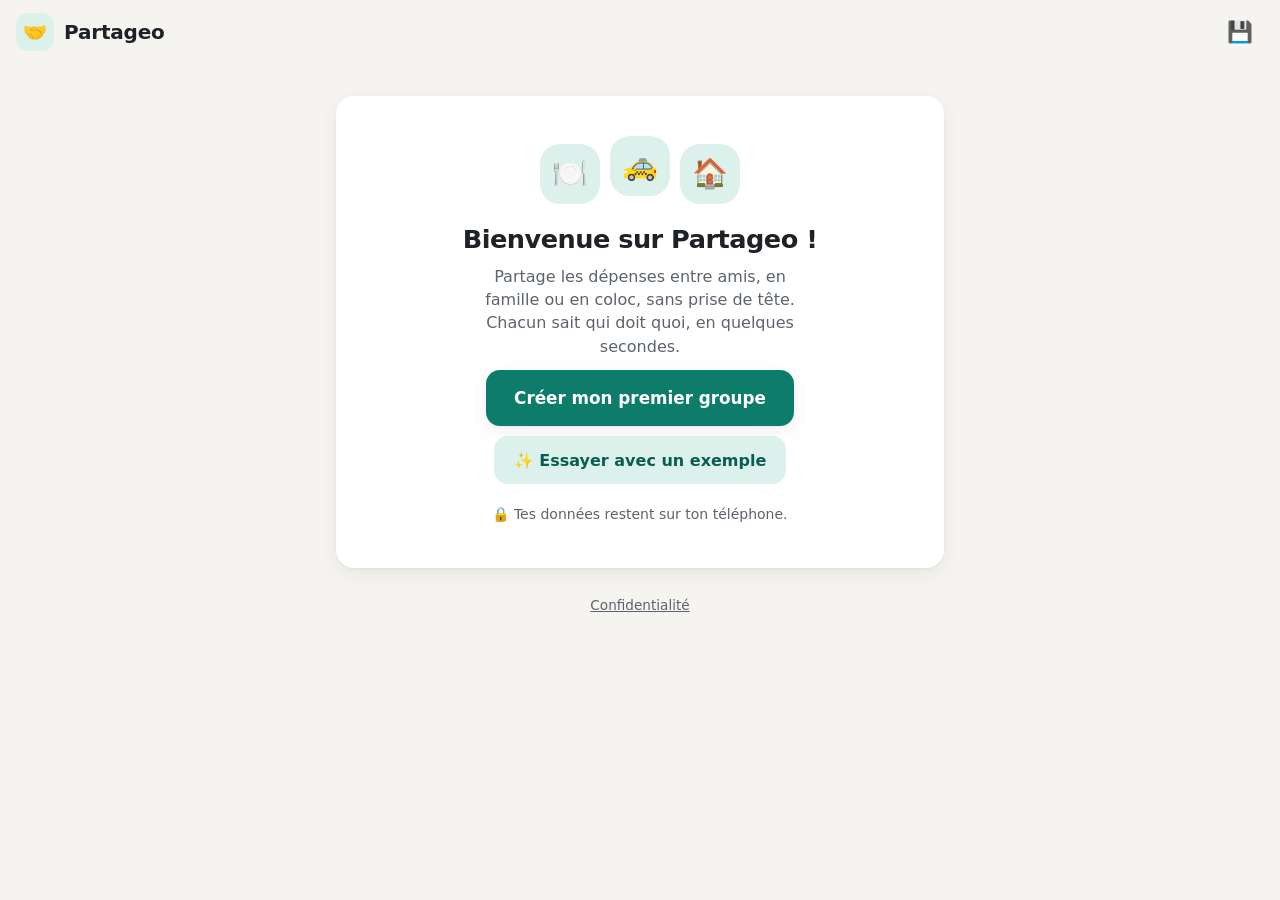
==== index.html @ 160d452a "Partageo : V1 complète + partage de groupe par lien / QR code Web app de partage des dépenses (HTML," ====
<!doctype html>
<html lang="fr">
<head>
  <meta charset="utf-8">
  <meta name="viewport" content="width=device-width, initial-scale=1, viewport-fit=cover">
  <title>Partageo</title>
  <meta name="description" content="Partage les dépenses entre amis, en famille ou en coloc. Simple, rapide, hors ligne.">
  <meta name="color-scheme" content="light dark">
  <meta name="theme-color" content="#F5F4F0" media="(prefers-color-scheme: light)">
  <meta name="theme-color" content="#111315" media="(prefers-color-scheme: dark)">
  <link rel="icon" href="icons/icon.svg" type="image/svg+xml">
  <link rel="icon" href="icons/icon-192.png" type="image/png" sizes="192x192">
  <!-- iPhone : icône et affichage plein écran une fois installée -->
  <link rel="apple-touch-icon" href="icons/apple-touch-icon.png">
  <meta name="apple-mobile-web-app-capable" content="yes">
  <meta name="apple-mobile-web-app-title" content="Partageo">
  <meta name="apple-mobile-web-app-status-bar-style" content="default">
  <!-- Le manifeste (installation) est ajouté par js/pwa.js, seulement en http(s) -->
  <link rel="stylesheet" href="style.css">
</head>
<body>
  <!-- L'écran courant est dessiné ici par app.js -->
  <div id="app"></div>

  <!-- Fenêtre modale unique (formulaires) -->
  <dialog id="dialog" class="sheet"></dialog>

  <!-- Messages temporaires (lus par les lecteurs d'écran) -->
  <div id="toast" class="toast" role="status" aria-live="polite"></div>

  <noscript><p style="padding:24px">Partageo a besoin de JavaScript pour fonctionner.</p></noscript>

  <!-- Ordre important : chaque fichier utilise ceux chargés avant lui -->
  <script src="js/core.js"></script>
  <script src="js/money.js"></script>
  <script src="js/store.js"></script>
  <script src="js/split.js"></script>
  <script src="js/settle.js"></script>
  <script src="js/share.js"></script>
  <script src="js/parser.js"></script>
  <script src="js/qr.js"></script>
  <script src="js/link.js"></script>
  <script src="js/ui.js"></script>
  <script src="js/expense-form.js"></script>
  <script src="js/backup.js"></script>
  <script src="js/demo.js"></script>
  <script src="js/group-share.js"></script>
  <script src="js/pwa.js"></script>
  <script src="js/app.js"></script>
</body>
</html>
---- style.css ----
/* =====================================================================
   style.css — Apparence de Partageo
   ---------------------------------------------------------------------
   Toutes les couleurs sont des « variables » (--bg, --text…) définies une
   fois ici. Le mode sombre se contente de les redéfinir : rien d'autre à
   changer dans le reste du fichier.
   ===================================================================== */

/* ------------------------------ Thème clair ------------------------------ */
:root {
  --bg: #F5F4F0;
  --surface: #FFFFFF;
  --surface-2: #EEEDE8;
  --text: #1E2226;
  --muted: #5C636B;          /* contraste ≥ 4,5:1 sur --bg et --surface */
  --border: #E2E0DA;

  --accent: #0E7C6B;         /* boutons principaux (texte blanc : 5:1) */
  --accent-text: #FFFFFF;
  --accent-soft: #DDF1EC;
  --accent-soft-text: #0A5E51;

  --pos: #1B7A47;  --pos-soft: #DCF2E4;   /* on lui doit */
  --neg: #B4441F;  --neg-soft: #FBE6DE;   /* il doit */
  --danger: #B42318;
  --wa: #157A45; --wa-text: #FFFFFF; --wa-soft: #DFF5E8; --wa-soft-text: #0F5E34;   /* vert WhatsApp lisible */

  --focus: #2F6FED;
  --shadow: 0 1px 2px rgba(20, 20, 20, .05), 0 6px 20px rgba(20, 20, 20, .06);
  --shadow-lg: 0 10px 40px rgba(20, 20, 20, .18);

  --radius: 18px;
  --radius-sm: 12px;
  --tap: 48px;               /* taille minimale d'une zone tactile */
  --ease: cubic-bezier(.2, .8, .2, 1);
  --font: system-ui, -apple-system, "Segoe UI", Roboto, "Helvetica Neue", Arial, sans-serif;

  color-scheme: light;
}

/* ------------------------------ Thème sombre ------------------------------ */
@media (prefers-color-scheme: dark) {
  :root {
    --bg: #111315;
    --surface: #1A1D20;
    --surface-2: #24282C;
    --text: #ECEEF0;
    --muted: #A4ABB3;
    --border: #2E3338;

    --accent: #4CC2A9;
    --accent-text: #0B1F1A;
    --accent-soft: #163A33;
    --accent-soft-text: #8FE0CC;

    --pos: #5FD08E;  --pos-soft: #173525;
    --neg: #F08C66;  --neg-soft: #3D2219;
    --danger: #FF8A80;
    --wa: #25D366; --wa-text: #062814; --wa-soft: #173A27; --wa-soft-text: #7EE2A8;

    --focus: #8AB4FF;
    --shadow: 0 1px 2px rgba(0, 0, 0, .3), 0 6px 20px rgba(0, 0, 0, .25);
    --shadow-lg: 0 10px 40px rgba(0, 0, 0, .5);

    color-scheme: dark;
  }
}

/* ------------------------------ Base ------------------------------ */
*, *::before, *::after { box-sizing: border-box; }

html { -webkit-text-size-adjust: 100%; }

body {
  margin: 0;
  min-height: 100dvh;
  background: var(--bg);
  color: var(--text);
  font-family: var(--font);
  font-size: 16px;            /* 16 px minimum : évite le zoom auto sur iPhone */
  line-height: 1.45;
  -webkit-tap-highlight-color: transparent;
}

h1, h2, h3 { line-height: 1.2; margin: 0 0 .4em; }
p { margin: 0 0 .8em; }
a { color: inherit; }
button, input, select, textarea { font: inherit; color: inherit; }
ul[role="list"] { list-style: none; margin: 0; padding: 0; }

/* Focus clavier bien visible (mais pas au clic de souris) */
:focus-visible {
  outline: 3px solid var(--focus);
  outline-offset: 2px;
  border-radius: 8px;
}

.sr-only {
  position: absolute; width: 1px; height: 1px; overflow: hidden;
  clip: rect(0 0 0 0); white-space: nowrap;
}
.muted { color: var(--muted); }
.small { font-size: .875rem; }
.truncate { overflow: hidden; text-overflow: ellipsis; white-space: nowrap; min-width: 0; }

/* ------------------------------ Mise en page ------------------------------ */
.topbar {
  position: sticky; top: 0; z-index: 10;
  display: flex; align-items: center; gap: 8px;
  min-height: 60px;
  padding: 8px 16px;
  padding-top: max(8px, env(safe-area-inset-top));
  background: color-mix(in srgb, var(--bg) 88%, transparent);
  backdrop-filter: blur(12px);
  -webkit-backdrop-filter: blur(12px);
}
.brand { display: flex; align-items: center; gap: 10px; font-weight: 800; font-size: 1.25rem; letter-spacing: -.01em; }
.brand-logo {
  display: grid; place-items: center;
  width: 38px; height: 38px; border-radius: 12px;
  background: var(--accent-soft); font-size: 1.2rem;
}

.topbar-group { border-bottom: 3px solid color-mix(in srgb, var(--g) 55%, transparent); }
.topbar-title {
  flex: 1; min-width: 0;
  display: flex; align-items: center; gap: 10px;
  margin: 0; font-size: 1.15rem;
}
.topbar-emoji {
  flex: none; display: grid; place-items: center;
  width: 36px; height: 36px; border-radius: 12px;
  background: color-mix(in srgb, var(--g) 22%, transparent);
}

.page {
  max-width: 640px;
  margin: 0 auto;
  padding: 8px 16px 32px;
}
.page.with-tabbar { padding-bottom: calc(120px + env(safe-area-inset-bottom)); }
.page-title { font-size: 1.6rem; margin: 8px 0 16px; letter-spacing: -.02em; }

/* ------------------------------ Boutons ------------------------------ */
.btn {
  display: inline-flex; align-items: center; justify-content: center; gap: 8px;
  min-height: var(--tap);
  padding: 0 20px;
  border: 0; border-radius: 14px;
  font-weight: 650;
  text-decoration: none;
  cursor: pointer;
  transition: transform .12s var(--ease), background-color .2s, box-shadow .2s;
}
.btn:active { transform: scale(.97); }
.btn-primary { background: var(--accent); color: var(--accent-text); box-shadow: var(--shadow); }
.btn-soft { background: var(--accent-soft); color: var(--accent-soft-text); }
.btn-danger-ghost { background: transparent; color: var(--danger); }
.btn-danger-ghost:hover { background: var(--neg-soft); }
.btn-block { width: 100%; }
.btn-grow { flex: 1; }
.btn-lg { min-height: 56px; padding: 0 28px; font-size: 1.05rem; }

.icon-btn {
  flex: none;
  display: inline-grid; place-items: center;
  width: var(--tap); height: var(--tap);
  border: 0; border-radius: 14px;
  background: transparent;
  font-size: 1.5rem; line-height: 1;
  text-decoration: none;
  cursor: pointer;
  transition: background-color .15s;
}
.icon-btn:hover { background: var(--surface-2); }
.icon-btn-sm { width: 40px; height: 40px; font-size: 1rem; color: var(--muted); }

/* ------------------------------ Cartes de groupe ------------------------------ */
.group-list[role="list"] { display: grid; gap: 12px; margin-bottom: 16px; }

.group-card {
  display: flex; align-items: center; gap: 14px;
  padding: 14px 16px;
  min-height: 76px;
  background: var(--surface);
  border-radius: var(--radius);
  box-shadow: var(--shadow);
  text-decoration: none;
  border-left: 5px solid var(--g);
  transition: transform .15s var(--ease), box-shadow .2s;
  animation: rise .3s var(--ease) backwards;
}
.group-card:hover { transform: translateY(-2px); }
.group-card:active { transform: scale(.98); }
.group-emoji {
  flex: none; display: grid; place-items: center;
  width: 48px; height: 48px; border-radius: 14px;
  font-size: 1.6rem;
  background: color-mix(in srgb, var(--g) 20%, transparent);
}
.group-info { flex: 1; min-width: 0; display: grid; gap: 2px; }
.group-name { font-weight: 700; font-size: 1.05rem; overflow: hidden; text-overflow: ellipsis; white-space: nowrap; }
.group-meta { color: var(--muted); font-size: .9rem; }
.chev { color: var(--muted); font-size: 1.6rem; }

/* ------------------------------ Participants ------------------------------ */
.members-strip {
  display: flex; gap: 8px;
  overflow-x: auto; scrollbar-width: none;
  padding: 4px 0 12px;
  margin: 0 -16px; padding-left: 16px; padding-right: 16px;
}
.members-strip::-webkit-scrollbar { display: none; }
.chip {
  flex: none; display: inline-flex; align-items: center; gap: 6px;
  min-height: 34px; padding: 0 12px;
  background: var(--surface); border: 1px solid var(--border);
  border-radius: 999px; font-size: .9rem; font-weight: 600;
}
.chip-me { border-color: var(--accent); }
.chip-tag { font-size: .75rem; color: var(--accent-soft-text); background: var(--accent-soft); padding: 1px 6px; border-radius: 999px; }
.chip-badge { font-size: .75rem; color: var(--muted); }

/* ------------------------------ États vides ------------------------------ */
.empty {
  text-align: center;
  padding: 40px 20px;
  margin-top: 8px;
  background: var(--surface);
  border-radius: var(--radius);
  animation: rise .35s var(--ease) backwards;
}
.empty p { color: var(--muted); max-width: 34ch; margin-left: auto; margin-right: auto; }
.empty-icon { font-size: 2.6rem; margin-bottom: 8px; }
.empty-hero { padding: 48px 24px 32px; margin-top: 24px; box-shadow: var(--shadow); }
.empty-hero h1 { font-size: 1.6rem; letter-spacing: -.02em; }
.empty-hero .btn { margin: 12px 0 20px; }
.empty-illus { display: flex; justify-content: center; gap: 10px; margin-bottom: 20px; }
.empty-illus span {
  display: grid; place-items: center;
  width: 60px; height: 60px; border-radius: 20px;
  font-size: 1.8rem; background: var(--accent-soft);
  animation: float 3s ease-in-out infinite;
}
.empty-illus span:nth-child(2) { animation-delay: .4s; transform: translateY(-8px); }
.empty-illus span:nth-child(3) { animation-delay: .8s; }

/* ------------------------------ Barre d'onglets ------------------------------ */
.tabbar {
  position: fixed; left: 0; right: 0; bottom: 0; z-index: 20;
  display: flex; justify-content: center;
  padding: 6px 8px;
  padding-bottom: max(6px, env(safe-area-inset-bottom));
  background: var(--surface);
  border-top: 1px solid var(--border);
}
.tab {
  flex: 1; max-width: 200px;
  display: flex; flex-direction: column; align-items: center; justify-content: center; gap: 2px;
  min-height: 56px;
  border-radius: 14px;
  color: var(--muted);
  text-decoration: none;
  font-size: .8rem; font-weight: 600;
  transition: background-color .2s, color .2s;
}
.tab-icon { font-size: 1.3rem; transition: transform .2s var(--ease); }
.tab.active { color: var(--accent-soft-text); background: var(--accent-soft); }
.tab.active .tab-icon { transform: translateY(-1px) scale(1.08); }

/* ------------------------------ Formulaires ------------------------------ */
.form { display: grid; gap: 20px; }
.field { display: grid; gap: 8px; margin: 0; padding: 0; border: 0; min-width: 0; }
.field > label, .field > legend { font-weight: 700; font-size: .95rem; padding: 0; margin-bottom: 8px; }
.hint { color: var(--muted); font-size: .875rem; margin: -4px 0 4px; }

.input {
  width: 100%;
  min-height: var(--tap);
  padding: 10px 14px;
  background: var(--surface-2);
  border: 2px solid transparent;
  border-radius: var(--radius-sm);
  transition: border-color .15s, background-color .15s;
}
.input::placeholder { color: var(--muted); opacity: .85; }
.input:focus { outline: none; border-color: var(--accent); background: var(--surface); }
.input-sm { min-height: 40px; padding: 6px 12px; font-size: .95rem; }

.form-error { color: var(--danger); font-weight: 600; margin: 0; min-height: 0; }
.form-error:empty { display: none; }

/* Choix d'emoji et de couleur : de vrais boutons radio, cachés visuellement */
.choice { position: relative; cursor: pointer; }
.choice input { position: absolute; opacity: 0; width: 1px; height: 1px; }
.choice-grid { display: grid; grid-template-columns: repeat(auto-fill, minmax(48px, 1fr)); gap: 8px; }
.choice-emoji span {
  display: grid; place-items: center;
  height: var(--tap); border-radius: 14px;
  font-size: 1.5rem;
  background: var(--surface-2);
  border: 2px solid transparent;
  transition: transform .12s var(--ease), border-color .15s;
}
.choice-emoji input:checked + span { border-color: var(--accent); background: var(--accent-soft); transform: scale(1.06); }
.choice-row { display: flex; flex-wrap: wrap; gap: 10px; }
.choice-color > span {
  display: block; width: 40px; height: 40px; border-radius: 50%;
  background: var(--c);
  box-shadow: 0 0 0 3px var(--surface), 0 0 0 3px transparent;
  transition: box-shadow .15s, transform .12s var(--ease);
}
.choice-color input:checked + span { box-shadow: 0 0 0 3px var(--surface), 0 0 0 6px var(--text); transform: scale(1.05); }
.choice input:focus-visible + span { outline: 3px solid var(--focus); outline-offset: 3px; }

/* Lignes de participants */
.member-list { display: grid; gap: 10px; }
.member-row {
  display: grid; gap: 8px;
  padding: 10px;
  background: var(--bg);
  border-radius: var(--radius-sm);
  animation: rise .2s var(--ease) backwards;
}
.member-main { display: flex; align-items: center; gap: 8px; }
.member-main .member-name { flex: 1; min-width: 0; }
.member-extra { display: flex; align-items: center; gap: 10px; }
.member-extra .member-phone { flex: 1; min-width: 0; }
.me-toggle {
  flex: none; display: inline-flex; align-items: center; gap: 6px;
  min-height: 40px; padding: 0 4px;
  font-size: .9rem; color: var(--muted); cursor: pointer;
}
.me-toggle input { width: 18px; height: 18px; accent-color: var(--accent); }

.stepper {
  flex: none; display: flex; align-items: center;
  background: var(--surface-2); border-radius: var(--radius-sm);
}
.step {
  width: 40px; height: var(--tap);
  border: 0; background: transparent;
  font-size: 1.3rem; font-weight: 700; color: var(--accent-soft-text);
  cursor: pointer; border-radius: var(--radius-sm);
}
.step:active { background: var(--accent-soft); }
.step-val { min-width: 30px; text-align: center; font-weight: 700; font-variant-numeric: tabular-nums; }

/* ------------------------------ Liste des dépenses ------------------------------ */
.summary-card {
  display: flex; align-items: center; justify-content: space-between; gap: 12px;
  padding: 16px 18px;
  margin-bottom: 8px;
  background: var(--surface);
  border-radius: var(--radius);
  box-shadow: var(--shadow);
  background-image: linear-gradient(135deg, color-mix(in srgb, var(--g) 16%, transparent), transparent 70%);
}
.summary-label { display: block; color: var(--muted); font-size: .85rem; font-weight: 600; }
.summary-value { display: block; font-size: 1.6rem; letter-spacing: -.02em; font-variant-numeric: tabular-nums; }
.summary-side { color: var(--muted); font-size: .9rem; }

.day-title {
  margin: 20px 4px 8px;
  font-size: .85rem; font-weight: 700;
  color: var(--muted);
  text-transform: none;
}
.expense-list { display: grid; gap: 8px; }

.expense-item, .example-card {
  width: 100%;
  display: flex; align-items: center; gap: 12px;
  min-height: 64px;
  padding: 10px 14px;
  background: var(--surface);
  border: 0; border-radius: var(--radius);
  box-shadow: var(--shadow);
  text-align: left;
  cursor: pointer;
  transition: transform .12s var(--ease);
  animation: rise .25s var(--ease) backwards;
}
.expense-item:active, .example-card:active { transform: scale(.98); }
.expense-icon {
  flex: none; display: grid; place-items: center;
  width: 42px; height: 42px; border-radius: 12px;
  background: var(--surface-2); font-size: 1.3rem;
}
.expense-info { flex: 1; min-width: 0; display: grid; gap: 1px; }
.expense-title { font-weight: 650; overflow: hidden; text-overflow: ellipsis; white-space: nowrap; }
.expense-meta { color: var(--muted); font-size: .85rem; overflow: hidden; text-overflow: ellipsis; white-space: nowrap; }
.expense-amounts { flex: none; display: grid; justify-items: end; gap: 1px; }
.expense-amount { font-weight: 700; font-variant-numeric: tabular-nums; white-space: nowrap; }
.expense-part { color: var(--muted); font-size: .78rem; white-space: nowrap; }

.example-card {
  max-width: 360px; margin: 4px auto 12px;
  border: 2px dashed var(--border); box-shadow: none;
  background: var(--bg);
}
.example-card:hover { border-color: var(--accent); }

/* Bouton flottant « + » */
.fab {
  position: fixed; z-index: 25;
  right: max(16px, calc(50% - 320px + 16px));
  bottom: calc(84px + env(safe-area-inset-bottom));
  display: grid; place-items: center;
  width: 62px; height: 62px;
  border: 0; border-radius: 20px;
  background: var(--accent); color: var(--accent-text);
  font-size: 2.1rem; font-weight: 400; line-height: 1;
  box-shadow: 0 8px 24px color-mix(in srgb, var(--accent) 45%, transparent);
  cursor: pointer;
  transition: transform .15s var(--ease);
  animation: pop .35s var(--ease) backwards;
}
.fab:hover { transform: translateY(-2px); }
.fab:active { transform: scale(.92); }

/* ------------------------------ Soldes ------------------------------ */
.group-status { font-size: .85rem; font-weight: 700; color: var(--muted); }
.group-status.pos { color: var(--pos); }
.group-status.neg { color: var(--neg); }

.my-status {
  padding: 16px 18px; margin-bottom: 12px;
  border-radius: var(--radius);
  font-size: 1.1rem; text-align: center;
  background: var(--surface-2);
  animation: rise .25s var(--ease) backwards;
}
.my-status strong { font-size: 1.3rem; font-variant-numeric: tabular-nums; }
.my-status.pos { background: var(--pos-soft); color: var(--pos); }
.my-status.neg { background: var(--neg-soft); color: var(--neg); }

.bal-list { display: grid; gap: 8px; }
.bal-row {
  display: grid; gap: 8px;
  padding: 14px 16px;
  background: var(--surface);
  border-radius: var(--radius);
  box-shadow: var(--shadow);
  animation: rise .3s var(--ease) backwards;
}
.bal-head { display: flex; justify-content: space-between; align-items: baseline; gap: 12px; }
.bal-name { font-weight: 700; min-width: 0; overflow: hidden; text-overflow: ellipsis; white-space: nowrap; }
.bal-amount { font-weight: 800; font-variant-numeric: tabular-nums; white-space: nowrap; }
.bal-row.pos .bal-amount, .bal-row.pos .bal-detail strong { color: var(--pos); }
.bal-row.neg .bal-amount, .bal-row.neg .bal-detail strong { color: var(--neg); }
.bal-row.zero .bal-amount { color: var(--muted); }
.bal-detail { color: var(--muted); font-size: .85rem; }

/* Piste à double sens : à gauche du centre = doit, à droite = on lui doit */
.bal-track {
  position: relative; height: 10px;
  background: var(--surface-2); border-radius: 999px;
  overflow: hidden;
}
.bal-track::after {
  content: ""; position: absolute; left: 50%; top: 0; bottom: 0; width: 2px;
  margin-left: -1px; background: var(--border);
}
.bal-bar { position: absolute; top: 0; bottom: 0; border-radius: 999px; animation: grow .6s var(--ease) backwards; }
.pos .bal-bar { left: 50%; background: var(--pos); transform-origin: left; }
.neg .bal-bar { right: 50%; background: var(--neg); transform-origin: right; }
.bal-legend { display: flex; align-items: center; justify-content: center; gap: 6px; margin-top: 14px; }
.dot { display: inline-block; width: 10px; height: 10px; border-radius: 50%; margin-left: 8px; }
.dot.pos { background: var(--pos); }
.dot.neg { background: var(--neg); }

/* ------------------------------ Rembourser ------------------------------ */
.transfer-list { display: grid; gap: 10px; }
.transfer-card {
  display: grid; gap: 12px;
  padding: 16px;
  background: var(--surface);
  border-radius: var(--radius);
  box-shadow: var(--shadow);
  animation: rise .3s var(--ease) backwards;
}
.transfer-line { display: flex; align-items: center; justify-content: space-between; gap: 12px; }
.transfer-who { display: flex; align-items: center; gap: 8px; min-width: 0; flex-wrap: wrap; font-size: 1.05rem; }
.transfer-arrow { color: var(--muted); font-weight: 700; }
.transfer-amount { font-weight: 800; font-size: 1.15rem; font-variant-numeric: tabular-nums; white-space: nowrap; }

.empty-success { background: var(--pos-soft); }
.empty-success h2 { color: var(--pos); }

.history-list { display: grid; gap: 6px; }
.history-item {
  display: flex; align-items: center; gap: 12px;
  padding: 6px 4px 6px 14px;
  background: var(--surface);
  border-radius: var(--radius-sm);
}
.history-icon {
  flex: none; display: grid; place-items: center;
  width: 32px; height: 32px; border-radius: 50%;
  background: var(--pos-soft); color: var(--pos); font-weight: 800;
}
.history-item .expense-amount { color: var(--muted); }

/* ------------------------------ Formulaire de dépense ------------------------------ */
.amount-wrap { position: relative; }
.input-amount {
  min-height: 64px;
  padding-right: 56px;
  font-size: 2rem; font-weight: 700;
  font-variant-numeric: tabular-nums;
  letter-spacing: -.02em;
}
.amount-unit {
  position: absolute; right: 18px; top: 50%; transform: translateY(-50%);
  color: var(--muted); font-weight: 700; font-size: 1.1rem;
  pointer-events: none;
}

/* Puces à choisir (payeur, bénéficiaires, catégorie) : vrais radios / cases à cocher cachés */
.picks { display: flex; flex-wrap: wrap; gap: 8px; }
.pick { position: relative; cursor: pointer; }
.pick input { position: absolute; opacity: 0; width: 1px; height: 1px; }
.pick > span, .pick-all {
  display: inline-flex; align-items: center; gap: 4px;
  min-height: 44px; padding: 0 16px;
  border-radius: 999px;
  background: var(--surface-2);
  border: 2px solid transparent;
  font-weight: 600; font-size: .95rem;
  transition: background-color .15s, border-color .15s, transform .12s var(--ease);
  user-select: none;
}
.pick input:checked + span {
  background: var(--accent-soft); color: var(--accent-soft-text);
  border-color: var(--accent);
}
.pick input[type="checkbox"]:checked + span::before { content: "✓"; font-weight: 800; }
.pick input:focus-visible + span { outline: 3px solid var(--focus); outline-offset: 2px; }
.pick:active > span { transform: scale(.95); }
.pick-all { cursor: pointer; border-style: dashed; border-color: var(--border); background: transparent; color: var(--muted); }
.pick-all[aria-pressed="true"] { color: var(--accent-soft-text); border-color: var(--accent); }

/* Choix du mode : contrôle segmenté */
.segmented {
  display: grid; grid-template-columns: repeat(4, 1fr);
  padding: 4px; gap: 4px;
  background: var(--surface-2);
  border-radius: 14px;
}
.seg { position: relative; cursor: pointer; }
.seg input { position: absolute; opacity: 0; width: 1px; height: 1px; }
.seg span {
  display: grid; place-items: center;
  min-height: 42px; border-radius: 10px;
  font-weight: 650; font-size: .92rem; color: var(--muted);
  transition: background-color .2s, color .2s, box-shadow .2s;
}
.seg input:checked + span { background: var(--surface); color: var(--text); box-shadow: var(--shadow); }
.seg input:focus-visible + span { outline: 3px solid var(--focus); outline-offset: 1px; }

/* Aperçu « qui paie combien » */
.share-list { display: grid; gap: 6px; }
.share-row {
  display: flex; align-items: center; gap: 10px;
  min-height: 52px; padding: 4px 4px 4px 14px;
  background: var(--bg); border-radius: var(--radius-sm);
}
.share-name { flex: 1; min-width: 0; font-weight: 600; overflow: hidden; text-overflow: ellipsis; white-space: nowrap; }
.share-amount { min-width: 92px; text-align: right; padding-right: 10px; font-variant-numeric: tabular-nums; color: var(--muted); font-weight: 600; }
.stepper-sm .step { height: 40px; width: 36px; }
.num-wrap { position: relative; flex: none; }
.input-num { width: 120px; padding-right: 36px; text-align: right; font-variant-numeric: tabular-nums; }
.num-unit { position: absolute; right: 12px; top: 50%; transform: translateY(-50%); color: var(--muted); font-size: .85rem; font-weight: 700; pointer-events: none; }
.share-remaining { margin: 8px 4px 0; font-weight: 650; font-size: .92rem; }
.share-remaining:empty { display: none; }
.share-remaining.ok { color: var(--pos); }
.share-remaining.warn { color: var(--neg); }

input[type="date"].input { min-width: 0; }

/* ------------------------------ Feuille modale ------------------------------ */
dialog.sheet {
  width: 100%;
  max-width: 560px;
  max-height: 92dvh;
  margin: auto auto 0;          /* collée en bas sur téléphone */
  padding: 0;
  border: 0;
  border-radius: 24px 24px 0 0;
  background: var(--surface);
  color: var(--text);
  box-shadow: var(--shadow-lg);
  overflow: hidden;
}
dialog.sheet[open] { display: flex; animation: sheet-in .28s var(--ease); }
dialog.sheet::backdrop { background: rgba(10, 12, 14, .45); animation: fade .2s ease; }

.sheet-inner { display: flex; flex-direction: column; width: 100%; max-height: 92dvh; }
.sheet-handle { width: 40px; height: 5px; border-radius: 3px; background: var(--border); margin: 8px auto 0; flex: none; }
.sheet-head { display: flex; align-items: center; justify-content: space-between; padding: 4px 8px 4px 20px; flex: none; }
.sheet-head h2 { margin: 0; font-size: 1.2rem; }
.sheet-body { overflow-y: auto; padding: 4px 20px 0; overscroll-behavior: contain; }
.sheet-actions {
  position: sticky; bottom: 0;
  display: flex; gap: 8px;
  padding: 12px 0;
  padding-bottom: max(16px, env(safe-area-inset-bottom));
  background: var(--surface);
}

@media (min-width: 640px) {
  dialog.sheet { margin: auto; border-radius: 24px; }
  .sheet-handle { display: none; }
  .sheet-head { padding-top: 12px; }
}

/* ------------------------------ Toast ------------------------------ */
.toast {
  position: fixed; z-index: 100;
  left: 50%; bottom: calc(88px + env(safe-area-inset-bottom));
  display: flex; align-items: center; gap: 12px;
  width: max-content; max-width: calc(100% - 32px);
  padding: 12px 12px 12px 18px;
  overflow: hidden;
  background: var(--text); color: var(--bg);
  border-radius: 14px;
  box-shadow: var(--shadow-lg);
  font-weight: 600;
  opacity: 0; pointer-events: none;
  transform: translate(-50%, 16px);
  transition: opacity .2s, transform .25s var(--ease);
}
.toast:empty { display: none; }
.toast.show { opacity: 1; pointer-events: auto; transform: translate(-50%, 0); }
.toast-msg { padding: 4px 0; }
.toast-action {
  flex: none; min-height: 40px; padding: 0 14px;
  border: 0; border-radius: 10px;
  background: color-mix(in srgb, var(--bg) 18%, transparent);
  color: var(--bg); font-weight: 800; cursor: pointer;
}
.toast-progress {
  position: absolute; left: 0; bottom: 0; height: 3px; width: 100%;
  background: var(--accent);
  transform-origin: left;
  animation: shrink var(--d, 3500ms) linear forwards;
}
.toast.paused .toast-progress { animation-play-state: paused; }

/* ------------------------------ Animations ------------------------------ */
@keyframes rise { from { opacity: 0; transform: translateY(8px); } to { opacity: 1; transform: none; } }
@keyframes fade { from { opacity: 0; } }
@keyframes sheet-in { from { transform: translateY(40px); opacity: 0; } to { transform: none; opacity: 1; } }
@keyframes shrink { to { transform: scaleX(0); } }
@keyframes float { 50% { transform: translateY(-6px); } }
@keyframes grow { from { transform: scaleX(0); } }
@keyframes pop { from { opacity: 0; transform: scale(.6); } to { opacity: 1; transform: none; } }

/* Respect du réglage « réduire les animations » du système */
@media (prefers-reduced-motion: reduce) {
  *, *::before, *::after {
    animation-duration: .01ms !important;
    animation-iteration-count: 1 !important;
    transition-duration: .01ms !important;
  }
}

/* Texte d'introduction au-dessus d'une liste */
.hint.intro { margin: 4px 4px 12px; }

/* ------------------------------ WhatsApp ------------------------------ */
.btn-wa { background: var(--wa); color: var(--wa-text); box-shadow: var(--shadow); }
.btn-wa-soft { background: var(--wa-soft); color: var(--wa-soft-text); }
.recap-btn { margin: 4px 0 14px; }
.transfer-actions { display: flex; flex-wrap: wrap; gap: 8px; }
.transfer-actions .btn { flex: 1 1 auto; }
.transfer-actions .btn-wa-soft { flex: 0 1 auto; }

/* ------------------------------ Sauvegarde ------------------------------ */
.topbar-end { margin-left: auto; font-size: 1.3rem; }
.backup { display: grid; gap: 4px; padding-bottom: 24px; }
.backup-actions { display: grid; gap: 10px; margin: 8px 0 4px; }
.import-box {
  display: grid; gap: 10px;
  margin-top: 12px; padding: 14px;
  background: var(--bg); border-radius: var(--radius-sm);
  animation: rise .2s var(--ease) backwards;
}
.import-box p { margin: 0; }

/* ------------------------------ Installation (PWA) ------------------------------ */
.install-card {
  position: relative;
  display: grid; gap: 10px; justify-items: start;
  margin: 8px 0 4px; padding: 16px 48px 16px 18px;
  background: var(--accent-soft); color: var(--accent-soft-text);
  border-radius: var(--radius);
  animation: rise .3s var(--ease) backwards;
}
.install-card p { margin: 0; }
.install-close { position: absolute; top: 6px; right: 6px; color: var(--accent-soft-text); }

/* Appli installée : un peu d'air sous l'encoche du téléphone */
@media (display-mode: standalone) {
  .topbar { padding-top: max(12px, env(safe-area-inset-top)); }
}

/* ------------------------------ Démo ------------------------------ */
.hero-actions { display: grid; gap: 10px; justify-items: center; margin: 12px 0 20px; }
.empty-hero .hero-actions .btn { margin: 0; }
.btn-link { background: transparent; color: var(--muted); font-weight: 600; margin-top: 4px; }
.btn-link:hover { color: var(--text); }

/* ------------------------------ Saisie en langage naturel ------------------------------ */
.quick {
  display: flex; align-items: center; gap: 4px;
  margin: 0 0 6px;
  padding: 4px 4px 4px 14px;
  background: var(--surface);
  border: 2px solid var(--border);
  border-radius: 16px;
  box-shadow: var(--shadow);
  transition: border-color .15s;
}
.quick:focus-within { border-color: var(--accent); }
.quick-icon { flex: none; font-size: 1.1rem; }
.quick-input {
  flex: 1; min-width: 0;
  min-height: var(--tap);
  padding: 0 6px;
  border: 0; background: transparent;
  font-size: 1rem;
}
.quick-input:focus { outline: none; }
.quick-input::placeholder { color: var(--muted); }
.quick-go {
  flex: none;
  width: var(--tap); height: var(--tap);
  border: 0; border-radius: 12px;
  background: var(--accent); color: var(--accent-text);
  font-size: 1.3rem; font-weight: 700;
  cursor: pointer;
  transition: transform .12s var(--ease);
}
.quick-go:active { transform: scale(.92); }
.quick-preview {
  min-height: 1.4em;
  margin: 0 6px 12px;
  color: var(--muted); font-size: .9rem;
}
.quick-preview:empty { margin-bottom: 6px; }
.quick-preview strong { color: var(--text); }
.quick-missing { color: var(--neg); font-weight: 700; }

/* ------------------------------ Partage de groupe ------------------------------ */
.icon-btn-share { font-size: 1.25rem; }
.share { display: grid; gap: 12px; padding-bottom: 24px; }
.share p { margin: 0; }
.qr-box {
  display: grid; justify-items: center; gap: 8px;
  padding: 16px;
  background: #fff;                 /* un QR code se lit toujours mieux en noir sur blanc */
  overflow: hidden;
  border-radius: var(--radius);
  border: 1px solid var(--border);
}
.qr-box svg { width: 100%; max-width: 380px; height: auto; display: block; }
.qr-box .hint { color: #5C636B; text-align: center; }
.check { display: flex; align-items: center; gap: 10px; min-height: var(--tap); cursor: pointer; font-weight: 600; }
.check input { width: 22px; height: 22px; accent-color: var(--accent); }
.share-actions { display: grid; gap: 8px; }
.share-link { color: var(--muted); font-size: .8rem; }
.warn-box, .note-box {
  padding: 12px 14px;
  border-radius: var(--radius-sm);
  background: var(--neg-soft); color: var(--text);
  font-size: .92rem;
}
.note-box { background: var(--accent-soft); margin-bottom: 4px; }
.note-box p { margin: 0; }

/* Écran d'ouverture d'un lien reçu */
.import-hero {
  text-align: center;
  padding: 28px 20px 20px;
  margin: 8px 0 16px;
  background: var(--surface);
  border-radius: var(--radius);
  box-shadow: var(--shadow);
  border-top: 5px solid var(--g);
  animation: rise .3s var(--ease) backwards;
}
.import-hero h1 { font-size: 1.5rem; margin: 4px 0 6px; }
.import-hero p { margin: 0 0 4px; color: var(--muted); }
.import-emoji {
  display: inline-grid; place-items: center;
  width: 72px; height: 72px; border-radius: 22px;
  font-size: 2.3rem; margin-bottom: 10px;
  background: color-mix(in srgb, var(--g) 22%, transparent);
}
.members-center { justify-content: center; flex-wrap: wrap; overflow: visible; margin: 10px 0 0; padding: 0; }
.import-actions { display: grid; gap: 12px; }

/* Coller un lien (fenêtre Sauvegarde) */
.backup-subtitle { font-size: 1rem; margin: 20px 0 2px; }
.paste-row { display: flex; gap: 8px; }
.paste-row .input { flex: 1; min-width: 0; }

/* ------------------------------ Pages légales ------------------------------ */
.legal { line-height: 1.6; }
.legal h2 { font-size: 1.1rem; margin: 28px 0 8px; }
.legal ul { padding-left: 1.2em; margin: 0 0 .8em; }
.legal li { margin-bottom: 6px; }
.legal .note-box { margin: 12px 0 8px; }
.legal img.brand-logo { padding: 4px; }
.footer-links { text-align: center; margin: 28px 0 8px; font-size: .85rem; }
.footer-links a { color: var(--muted); }
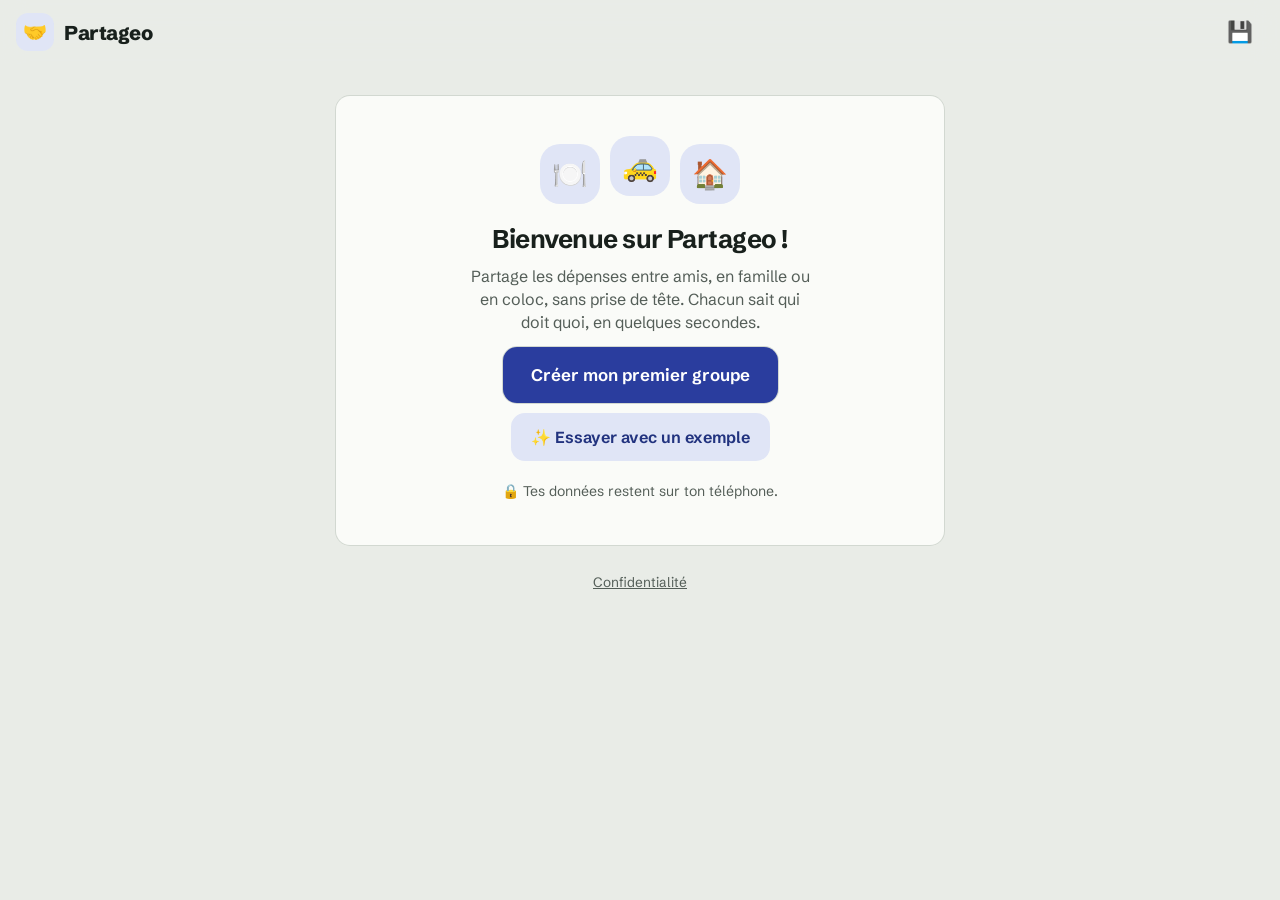
==== commit ff5ea9d8: "Refonte « carnet de comptes » : encre bleue, police Schibsted Grotesk auto-hébergée, listes en feuil" ====
--- a/index.html
+++ b/index.html
@@ -6,8 +6,8 @@
   <title>Partageo</title>
   <meta name="description" content="Partage les dépenses entre amis, en famille ou en coloc. Simple, rapide, hors ligne.">
   <meta name="color-scheme" content="light dark">
-  <meta name="theme-color" content="#F5F4F0" media="(prefers-color-scheme: light)">
-  <meta name="theme-color" content="#111315" media="(prefers-color-scheme: dark)">
+  <meta name="theme-color" content="#E9ECE7" media="(prefers-color-scheme: light)">
+  <meta name="theme-color" content="#121614" media="(prefers-color-scheme: dark)">
   <link rel="icon" href="icons/icon.svg" type="image/svg+xml">
   <link rel="icon" href="icons/icon-192.png" type="image/png" sizes="192x192">
   <!-- iPhone : icône et affichage plein écran une fois installée -->
@@ -16,6 +16,7 @@
   <meta name="apple-mobile-web-app-title" content="Partageo">
   <meta name="apple-mobile-web-app-status-bar-style" content="default">
   <!-- Le manifeste (installation) est ajouté par js/pwa.js, seulement en http(s) -->
+  <link rel="preload" href="fonts/schibsted-grotesk.woff" as="font" type="font/woff" crossorigin>
   <link rel="stylesheet" href="style.css">
 </head>
 <body>
--- a/style.css
+++ b/style.css
@@ -8,32 +8,33 @@
 
 /* ------------------------------ Thème clair ------------------------------ */
 :root {
-  --bg: #F5F4F0;
-  --surface: #FFFFFF;
-  --surface-2: #EEEDE8;
-  --text: #1E2226;
-  --muted: #5C636B;          /* contraste ≥ 4,5:1 sur --bg et --surface */
-  --border: #E2E0DA;
-
-  --accent: #0E7C6B;         /* boutons principaux (texte blanc : 5:1) */
+  /* Carnet de comptes : papier gris-vert, encre bleue, rouge/vert réservés à « qui doit quoi » */
+  --bg: #E9ECE7;
+  --surface: #FAFBF8;
+  --surface-2: #EEF1EC;
+  --text: #18201C;
+  --muted: #545E58;          /* contraste ≥ 4,5:1 sur --bg et --surface */
+  --border: #D2D8D1;
+
+  --accent: #2A3D9E;         /* encre bleue (texte blanc : 8:1) */
   --accent-text: #FFFFFF;
-  --accent-soft: #DDF1EC;
-  --accent-soft-text: #0A5E51;
-
-  --pos: #1B7A47;  --pos-soft: #DCF2E4;   /* on lui doit */
-  --neg: #B4441F;  --neg-soft: #FBE6DE;   /* il doit */
+  --accent-soft: #E0E5F6;
+  --accent-soft-text: #22337F;
+
+  --pos: #1B6B44;  --pos-soft: #DCEFE3;   /* on lui doit */
+  --neg: #AD3A1A;  --neg-soft: #F7E3DA;   /* il doit */
   --danger: #B42318;
-  --wa: #157A45; --wa-text: #FFFFFF; --wa-soft: #DFF5E8; --wa-soft-text: #0F5E34;   /* vert WhatsApp lisible */
-
-  --focus: #2F6FED;
-  --shadow: 0 1px 2px rgba(20, 20, 20, .05), 0 6px 20px rgba(20, 20, 20, .06);
-  --shadow-lg: 0 10px 40px rgba(20, 20, 20, .18);
-
-  --radius: 18px;
-  --radius-sm: 12px;
-  --tap: 48px;               /* taille minimale d'une zone tactile */
+  --wa: #157A45; --wa-text: #FFFFFF; --wa-soft: #DFF2E6; --wa-soft-text: #0F5E34;
+
+  --focus: #2A3D9E;
+  --shadow: 0 0 0 1px var(--border);
+  --shadow-lg: 0 12px 40px rgba(16, 24, 20, .22);
+
+  --radius: 14px;
+  --radius-sm: 10px;
+  --tap: 48px;
   --ease: cubic-bezier(.2, .8, .2, 1);
-  --font: system-ui, -apple-system, "Segoe UI", Roboto, "Helvetica Neue", Arial, sans-serif;
+  --font: "Schibsted Grotesk", system-ui, -apple-system, "Segoe UI", Roboto, Arial, sans-serif;
 
   color-scheme: light;
 }
@@ -41,29 +42,37 @@
 /* ------------------------------ Thème sombre ------------------------------ */
 @media (prefers-color-scheme: dark) {
   :root {
-    --bg: #111315;
-    --surface: #1A1D20;
-    --surface-2: #24282C;
-    --text: #ECEEF0;
-    --muted: #A4ABB3;
-    --border: #2E3338;
-
-    --accent: #4CC2A9;
-    --accent-text: #0B1F1A;
-    --accent-soft: #163A33;
-    --accent-soft-text: #8FE0CC;
-
-    --pos: #5FD08E;  --pos-soft: #173525;
-    --neg: #F08C66;  --neg-soft: #3D2219;
+    --bg: #121614;
+    --surface: #1A1F1C;
+    --surface-2: #232925;
+    --text: #E9EDEA;
+    --muted: #A2ABA6;
+    --border: #2E3631;
+
+    --accent: #A9B8F5;
+    --accent-text: #111A40;
+    --accent-soft: #232C52;
+    --accent-soft-text: #C5D0FA;
+
+    --pos: #6CCB96;  --pos-soft: #18352A;
+    --neg: #F09272;  --neg-soft: #3E241B;
     --danger: #FF8A80;
     --wa: #25D366; --wa-text: #062814; --wa-soft: #173A27; --wa-soft-text: #7EE2A8;
 
-    --focus: #8AB4FF;
-    --shadow: 0 1px 2px rgba(0, 0, 0, .3), 0 6px 20px rgba(0, 0, 0, .25);
-    --shadow-lg: 0 10px 40px rgba(0, 0, 0, .5);
+    --focus: #A9B8F5;
+    --shadow: 0 0 0 1px var(--border);
+    --shadow-lg: 0 12px 40px rgba(0, 0, 0, .5);
 
     color-scheme: dark;
   }
+}
+
+/* ------------------------------ Police ------------------------------ */
+@font-face {
+  font-family: "Schibsted Grotesk";
+  src: url("fonts/schibsted-grotesk.woff") format("woff");
+  font-weight: 400 900;
+  font-display: swap;
 }
 
 /* ------------------------------ Base ------------------------------ */
@@ -207,8 +216,8 @@
 .members-strip {
   display: flex; gap: 8px;
   overflow-x: auto; scrollbar-width: none;
-  padding: 4px 0 12px;
-  margin: 0 -16px; padding-left: 16px; padding-right: 16px;
+  padding: 4px 0 4px;
+  margin: 0 -16px 12px; padding-left: 16px; padding-right: 16px;
 }
 .members-strip::-webkit-scrollbar { display: none; }
 .chip {
@@ -481,7 +490,8 @@
   animation: rise .3s var(--ease) backwards;
 }
 .transfer-line { display: flex; align-items: center; justify-content: space-between; gap: 12px; }
-.transfer-who { display: flex; align-items: center; gap: 8px; min-width: 0; flex-wrap: wrap; font-size: 1.05rem; }
+.transfer-who { display: block; min-width: 0; font-size: 1.05rem; line-height: 1.35; }
+.transfer-arrow { margin: 0 6px; }
 .transfer-arrow { color: var(--muted); font-weight: 700; }
 .transfer-amount { font-weight: 800; font-size: 1.15rem; font-variant-numeric: tabular-nums; white-space: nowrap; }
 
@@ -673,7 +683,7 @@
 .btn-wa { background: var(--wa); color: var(--wa-text); box-shadow: var(--shadow); }
 .btn-wa-soft { background: var(--wa-soft); color: var(--wa-soft-text); }
 .recap-btn { margin: 4px 0 14px; }
-.transfer-actions { display: flex; flex-wrap: wrap; gap: 8px; }
+.transfer-actions { display: flex; gap: 8px; }
 .transfer-actions .btn { flex: 1 1 auto; }
 .transfer-actions .btn-wa-soft { flex: 0 1 auto; }
 
@@ -816,3 +826,76 @@
 .legal img.brand-logo { padding: 4px; }
 .footer-links { text-align: center; margin: 28px 0 8px; font-size: .85rem; }
 .footer-links a { color: var(--muted); }
+
+/* ------------------------------ Correctifs lisibilité ------------------------------ */
+/* Titre du groupe : deux lignes possibles plutôt qu'une coupure */
+.topbar-group .icon-btn { width: 40px; height: 40px; font-size: 1.25rem; }
+.topbar-title .truncate { white-space: normal; display: -webkit-box; -webkit-line-clamp: 2; -webkit-box-orient: vertical; line-height: 1.2; }
+/* Le toast passe au-dessus du bouton « + » quand il est affiché */
+body:has(.fab) .toast { bottom: calc(160px + env(safe-area-inset-bottom)); }
+.transfer-who strong { white-space: nowrap; display: inline-block; }
+
+/* =====================================================================
+   Refonte « carnet de comptes »
+   Les listes deviennent des feuilles lignées ; le total est un ticket.
+   ===================================================================== */
+/* Chiffres proportionnels : dans cette police, le mode tabulaire élargit la virgule */
+* { font-variant-numeric: normal !important; }
+h1, h2, h3, .brand { letter-spacing: -.025em; }
+
+/* Feuilles : une surface, des lignes séparées par un trait fin */
+.expense-list, .bal-list, .group-list[role="list"], .history-list {
+  gap: 0;
+  background: var(--surface);
+  border-radius: var(--radius);
+  box-shadow: var(--shadow);
+  overflow: hidden;
+}
+.expense-item, .bal-row, .group-card, .history-item {
+  border-radius: 0;
+  box-shadow: none;
+  background: transparent;
+  animation: none;
+}
+.expense-list > li + li, .bal-list > li + li, .group-list > li + li, .history-list > li + li {
+  border-top: 1px solid var(--border);
+}
+.expense-item:active, .group-card:active { transform: none; background: var(--surface-2); }
+.group-card:hover { transform: none; }
+.expense-icon { width: 32px; height: 32px; background: none; font-size: 1.35rem; }
+.expense-amount { font-weight: 800; }
+.day-title { margin: 22px 2px 8px; font-size: .9rem; color: var(--text); }
+
+/* Ticket du total : bord inférieur dentelé, pas de dégradé */
+.summary-card {
+  position: relative;
+  margin: 8px 0 4px;
+  padding: 18px 18px 26px;
+  background: var(--surface);
+  background-image: none;
+  box-shadow: none;
+  border-radius: var(--radius) var(--radius) 0 0;
+  --tooth: 8px;
+  -webkit-mask: conic-gradient(from -45deg at bottom, #0000, #000 1deg 89deg, #0000 90deg) 50% / calc(2 * var(--tooth)) 100%;
+          mask: conic-gradient(from -45deg at bottom, #0000, #000 1deg 89deg, #0000 90deg) 50% / calc(2 * var(--tooth)) 100%;
+}
+.summary-card::before {
+  content: ""; position: absolute; left: 0; right: 0; top: 0; height: 4px;
+  background: var(--g, var(--accent));
+}
+.summary-value { font-size: 2.4rem; font-weight: 800; letter-spacing: -.035em; line-height: 1.05; margin-top: 4px; }
+.summary-side { align-self: flex-end; white-space: nowrap; }
+
+/* Soldes et remboursements : traits plutôt qu'ombres */
+.transfer-card { box-shadow: var(--shadow); animation: none; }
+.my-status { box-shadow: none; }
+.bal-amount, .transfer-amount { font-weight: 800; }
+.quick { box-shadow: none; border-width: 1px; }
+.quick:focus-within { box-shadow: 0 0 0 1px var(--accent); }
+.empty-hero { box-shadow: var(--shadow); }
+.tab.active { background: none; color: var(--accent); box-shadow: inset 0 3px 0 var(--accent); border-radius: 0; }
+.fab { border-radius: 18px; box-shadow: 0 6px 18px color-mix(in srgb, var(--accent) 35%, transparent); }
+.transfer-card { min-width: 0; }
+.transfer-who { flex: 1; }
+.transfer-actions .btn { min-width: 0; }
+.transfer-card { grid-template-columns: minmax(0, 1fr); }
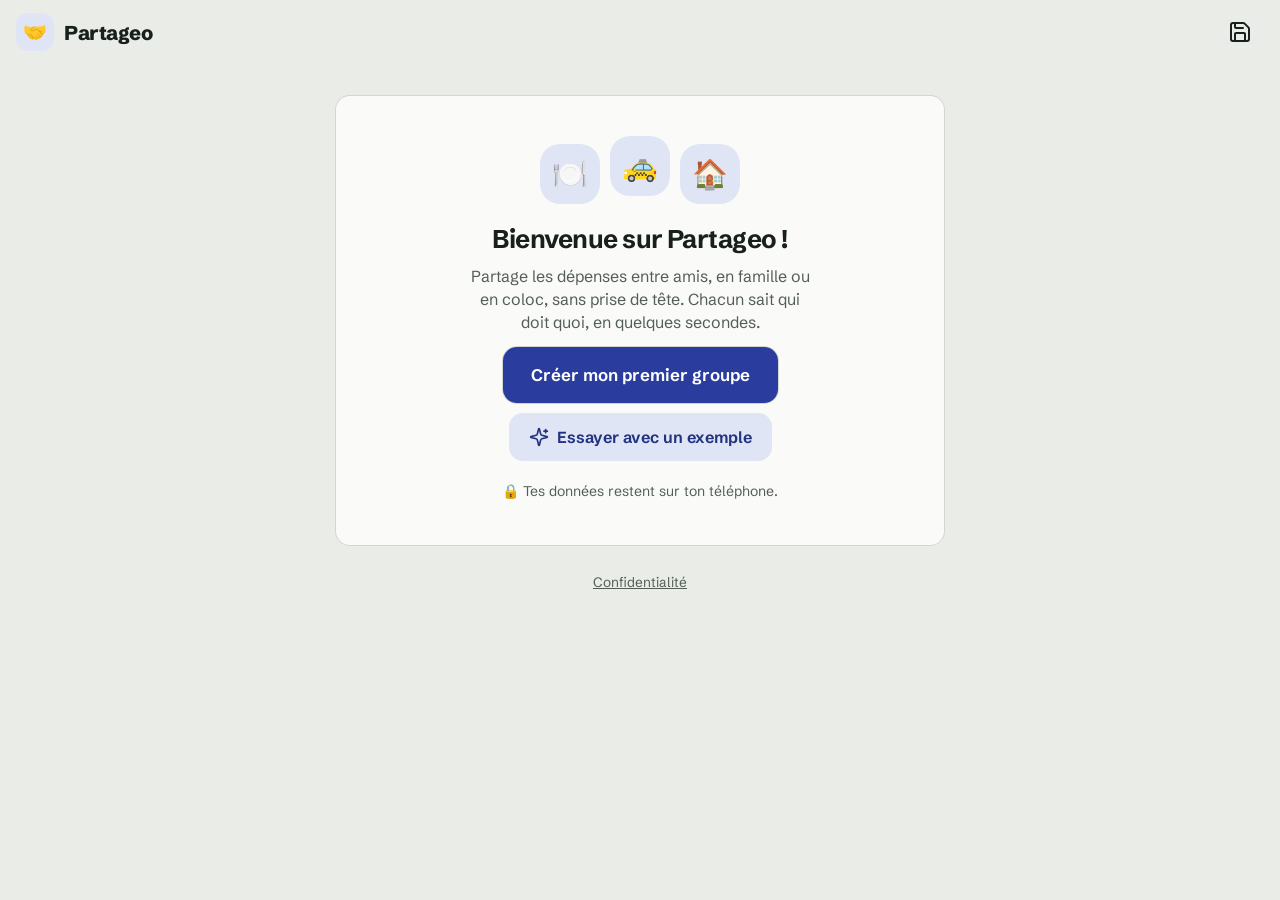
==== commit 49d3494c: "UI : icônes SVG cohérentes à la place des emoji d'interface - Nouveau js/icons.js (style Lucide, cur" ====
--- a/index.html
+++ b/index.html
@@ -41,6 +41,7 @@
   <script src="js/parser.js"></script>
   <script src="js/qr.js"></script>
   <script src="js/link.js"></script>
+  <script src="js/icons.js"></script>
   <script src="js/ui.js"></script>
   <script src="js/expense-form.js"></script>
   <script src="js/backup.js"></script>
--- a/style.css
+++ b/style.css
@@ -899,3 +899,27 @@
 .transfer-who { flex: 1; }
 .transfer-actions .btn { min-width: 0; }
 .transfer-card { grid-template-columns: minmax(0, 1fr); }
+
+/* =====================================================================
+   Icônes SVG (js/icons.js) — remplacent les emoji dans l'interface
+   Les emoji restent réservés au contenu : catégories et groupes.
+   ===================================================================== */
+.ic { width: 1.25em; height: 1.25em; flex: none; display: block; }
+.icon-btn .ic { width: 24px; height: 24px; }
+.topbar-group .icon-btn { color: var(--text); }
+.topbar-group .icon-btn .ic { width: 22px; height: 22px; }
+.icon-btn-sm .ic { width: 18px; height: 18px; }
+.tab-icon .ic { width: 24px; height: 24px; }
+.tab.active .tab-icon .ic { stroke-width: 2.4; }
+.fab .ic { width: 28px; height: 28px; stroke-width: 2.4; }
+.quick-icon { color: var(--accent); }
+.quick-icon .ic { width: 20px; height: 20px; }
+.quick-go .ic { width: 22px; height: 22px; margin: auto; }
+.history-icon .ic { width: 16px; height: 16px; stroke-width: 3; }
+.btn .ic { width: 20px; height: 20px; }
+
+/* Respiration : la bande des participants ne colle plus à la saisie rapide */
+.members-strip { margin-bottom: 12px !important; }
+
+/* Le bouton « + » ne masque plus le dernier élément en bas de liste */
+.page.with-tabbar { padding-bottom: calc(176px + env(safe-area-inset-bottom)); }
